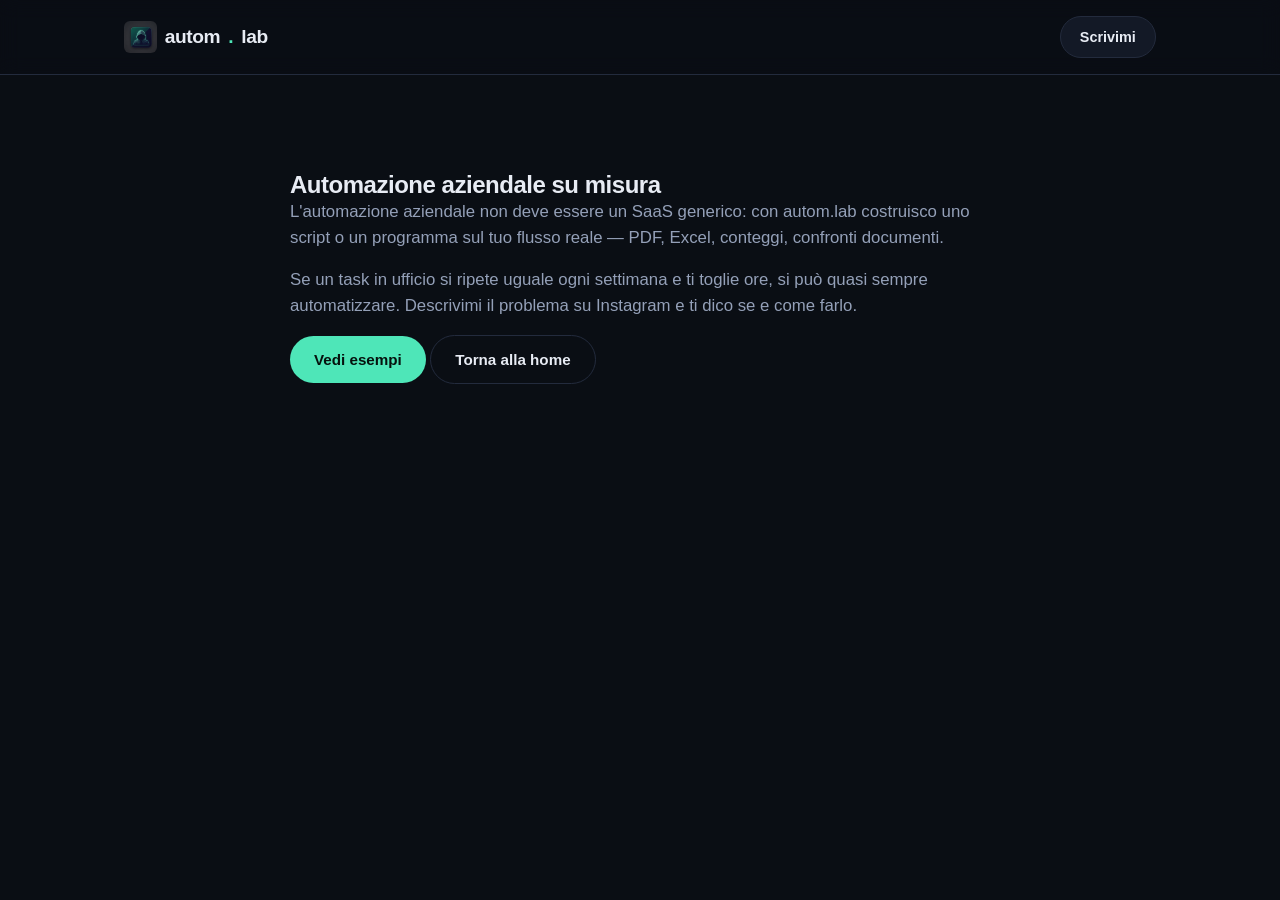
==== automazione-aziendale.html @ 28d585ed "SERP: SVG favicon, automazione-aziendale landing, site_name." ====
<!DOCTYPE html>
<html lang="it">
<head>
<meta charset="UTF-8">
<meta name="viewport" content="width=device-width, initial-scale=1.0">
<title>Automazione Aziendale | autom.lab — Task Ripetitivi</title>
<meta name="description" content="Automazione aziendale su misura con autom.lab: script e software per PDF, Excel, conteggi e confronti in ufficio. Niente abbonamenti generici.">
<meta name="application-name" content="autom.lab">
<link rel="canonical" href="https://rdagmr98.github.io/autom.lab/automazione-aziendale.html">
<meta property="og:type" content="website">
<meta property="og:site_name" content="autom.lab">
<meta property="og:title" content="Automazione Aziendale | autom.lab">
<meta property="og:url" content="https://rdagmr98.github.io/autom.lab/automazione-aziendale.html">
<meta property="og:image" content="https://rdagmr98.github.io/autom.lab/assets/logo-mark.png">
<link rel="icon" href="favicon.svg" type="image/svg+xml">
<link rel="stylesheet" href="style.css">
</head>
<body>
<header class="nav">
  <div class="nav-inner">
    <a href="index.html" class="logo">
      <img class="logo-mark" src="assets/logo-mark.png" alt="" aria-hidden="true">
      autom<span class="dot">.</span>lab
    </a>
    <a href="https://www.instagram.com/autom.lab/" target="_blank" rel="noopener" class="btn btn-nav">Scrivimi</a>
  </div>
</header>
<main id="top">
  <section class="section" style="padding-top:6rem">
    <div class="section-inner narrow">
      <h1>Automazione aziendale su misura</h1>
      <p class="lead">L'automazione aziendale non deve essere un SaaS generico: con autom.lab costruisco uno script o un programma sul tuo flusso reale — PDF, Excel, conteggi, confronti documenti.</p>
      <p class="lead">Se un task in ufficio si ripete uguale ogni settimana e ti toglie ore, si può quasi sempre automatizzare. Descrivimi il problema su Instagram e ti dico se e come farlo.</p>
      <p><a class="btn btn-primary" href="index.html#esempi">Vedi esempi</a>
      <a class="btn btn-ghost" href="index.html">Torna alla home</a></p>
    </div>
  </section>
</main>
</body>
</html>
---- style.css ----
:root {
  --bg: #0a0e14;
  --bg-alt: #0f1420;
  --surface: #131926;
  --border: #232b3d;
  --text: #e8ecf4;
  --text-dim: #94a0b8;
  --accent: #4ee6b8;
  --accent-dim: #2a8f70;
  --max: 1080px;
}

* { box-sizing: border-box; margin: 0; padding: 0; }

html { scroll-behavior: smooth; }

body {
  background: var(--bg);
  color: var(--text);
  font-family: -apple-system, "Segoe UI", Roboto, Helvetica, Arial, sans-serif;
  line-height: 1.55;
  -webkit-font-smoothing: antialiased;
}

h1, h2, h3 { line-height: 1.15; font-weight: 700; letter-spacing: -0.02em; }
h2 { font-size: clamp(1.6rem, 3.5vw, 2.3rem); margin-bottom: 1rem; }
h3 { font-size: 1.15rem; margin-bottom: 0.4rem; }
p { color: var(--text-dim); }
em { color: var(--text); font-style: normal; font-weight: 600; }

a { color: inherit; text-decoration: none; }

.logo {
  display: inline-flex;
  align-items: center;
  gap: 0.5rem;
  font-weight: 800;
  font-size: 1.2rem;
  letter-spacing: -0.02em;
}
.logo.small { color: var(--text-dim); }
.dot { color: var(--accent); }
.logo-mark {
  width: 1.7em;
  height: 1.7em;
  flex-shrink: 0;
  object-fit: cover;
  border-radius: 6px;
}

/* nav */
.nav {
  position: sticky;
  top: 0;
  z-index: 10;
  background: rgba(10, 14, 20, 0.85);
  backdrop-filter: blur(10px);
  border-bottom: 1px solid var(--border);
}
.nav-inner {
  max-width: var(--max);
  margin: 0 auto;
  padding: 1rem 1.5rem;
  display: flex;
  align-items: center;
  justify-content: space-between;
}

/* buttons */
.btn {
  display: inline-block;
  padding: 0.75rem 1.5rem;
  border-radius: 999px;
  font-weight: 600;
  font-size: 0.95rem;
  transition: transform 0.15s ease, opacity 0.15s ease;
}
.btn:hover { transform: translateY(-1px); }
.btn-primary {
  background: var(--accent);
  color: #06120e;
}
.btn-primary:hover { opacity: 0.9; }
.btn-ghost {
  border: 1px solid var(--border);
  color: var(--text);
}
.btn-ghost:hover { border-color: var(--accent-dim); }
.btn-nav {
  padding: 0.55rem 1.2rem;
  background: var(--surface);
  border: 1px solid var(--border);
  font-size: 0.9rem;
}
.btn-nav:hover { border-color: var(--accent-dim); }

/* hero */
.hero {
  position: relative;
  padding: 6rem 1.5rem 5rem;
  overflow: hidden;
  text-align: center;
}
.hero-bg {
  position: absolute;
  inset: -20% -10% auto -10%;
  height: 140%;
  background:
    radial-gradient(ellipse 500px 300px at 30% 20%, rgba(78, 230, 184, 0.16), transparent 60%),
    radial-gradient(ellipse 400px 300px at 75% 40%, rgba(78, 230, 184, 0.08), transparent 60%);
  pointer-events: none;
}
.hero-inner { position: relative; max-width: 760px; margin: 0 auto; }
.eyebrow {
  color: var(--accent);
  font-weight: 600;
  font-size: 0.85rem;
  text-transform: uppercase;
  letter-spacing: 0.1em;
  margin-bottom: 1rem;
}
.hero h1 { font-size: clamp(2.2rem, 6vw, 3.6rem); margin-bottom: 1.2rem; }
.hero-sub {
  font-size: 1.1rem;
  max-width: 560px;
  margin: 0 auto 2.2rem;
}
.hero-cta {
  display: flex;
  gap: 1rem;
  justify-content: center;
  flex-wrap: wrap;
}
.hero-visual {
  display: block;
  width: 100%;
  max-width: 640px;
  margin: 3rem auto 0;
  border-radius: 16px;
  border: 1px solid var(--border);
}

/* strip */
.strip {
  border-top: 1px solid var(--border);
  border-bottom: 1px solid var(--border);
  background: var(--bg-alt);
}
.strip-inner {
  max-width: var(--max);
  margin: 0 auto;
  padding: 2.2rem 1.5rem;
  display: grid;
  grid-template-columns: repeat(3, 1fr);
  gap: 1.5rem;
  text-align: center;
}
.strip-item { display: flex; flex-direction: column; gap: 0.3rem; }
.strip-item strong { color: var(--accent); font-size: 1.05rem; }
.strip-item span { color: var(--text-dim); font-size: 0.9rem; }

/* sections */
.section { padding: 5rem 1.5rem; }
.section.alt { background: var(--bg-alt); }
.section-inner { max-width: var(--max); margin: 0 auto; }
.section-inner.narrow { max-width: 700px; }
.section-inner.center { text-align: center; }
.lead { font-size: 1.05rem; margin-bottom: 1rem; }
.lead:last-child { margin-bottom: 0; }

/* cards grid */
.grid {
  display: grid;
  grid-template-columns: repeat(auto-fit, minmax(260px, 1fr));
  gap: 1.25rem;
  margin-top: 2.5rem;
}
.card {
  background: var(--surface);
  border: 1px solid var(--border);
  border-radius: 14px;
  padding: 1.6rem;
  transition: border-color 0.15s ease;
}
.card:hover { border-color: var(--accent-dim); }
.card-open { border-style: dashed; }
.card-icon {
  width: 40px;
  height: 40px;
  color: var(--accent);
  margin-bottom: 1rem;
}
.card-icon svg { width: 100%; height: 100%; }
.card p { font-size: 0.92rem; }

/* no-limit */
.no-limit {
  background: linear-gradient(180deg, var(--bg) 0%, #0d1f1a 100%);
  border-top: 1px solid var(--border);
  border-bottom: 1px solid var(--border);
}
.no-limit h2 { color: var(--accent); }
.section-visual {
  display: block;
  width: 100%;
  max-width: 560px;
  margin: 2.5rem auto 0;
  border-radius: 16px;
  border: 1px solid var(--border);
}

/* steps */
.steps { list-style: none; display: flex; flex-direction: column; gap: 1.8rem; margin-top: 2rem; }
.steps li { display: flex; gap: 1.2rem; align-items: flex-start; }
.step-num {
  flex-shrink: 0;
  width: 2.2rem;
  height: 2.2rem;
  border-radius: 50%;
  background: var(--surface);
  border: 1px solid var(--accent-dim);
  color: var(--accent);
  display: flex;
  align-items: center;
  justify-content: center;
  font-weight: 700;
}
.steps p { font-size: 0.92rem; }

/* cta final */
.cta-final { padding: 6rem 1.5rem; text-align: center; }
.cta-final h2 { margin-bottom: 0.6rem; }
.cta-final .btn { margin-top: 1.5rem; }

/* footer */
.footer {
  border-top: 1px solid var(--border);
  padding: 2rem 1.5rem;
}
.footer .section-inner {
  display: flex;
  align-items: center;
  justify-content: space-between;
  flex-wrap: wrap;
  gap: 1rem;
}
.footer a { color: var(--text-dim); font-size: 0.9rem; }
.footer a:hover { color: var(--accent); }

@media (max-width: 640px) {
  .strip-inner { grid-template-columns: 1fr; text-align: left; }
  .hero { padding: 4.5rem 1.25rem 3.5rem; }
  .section { padding: 3.5rem 1.25rem; }
}
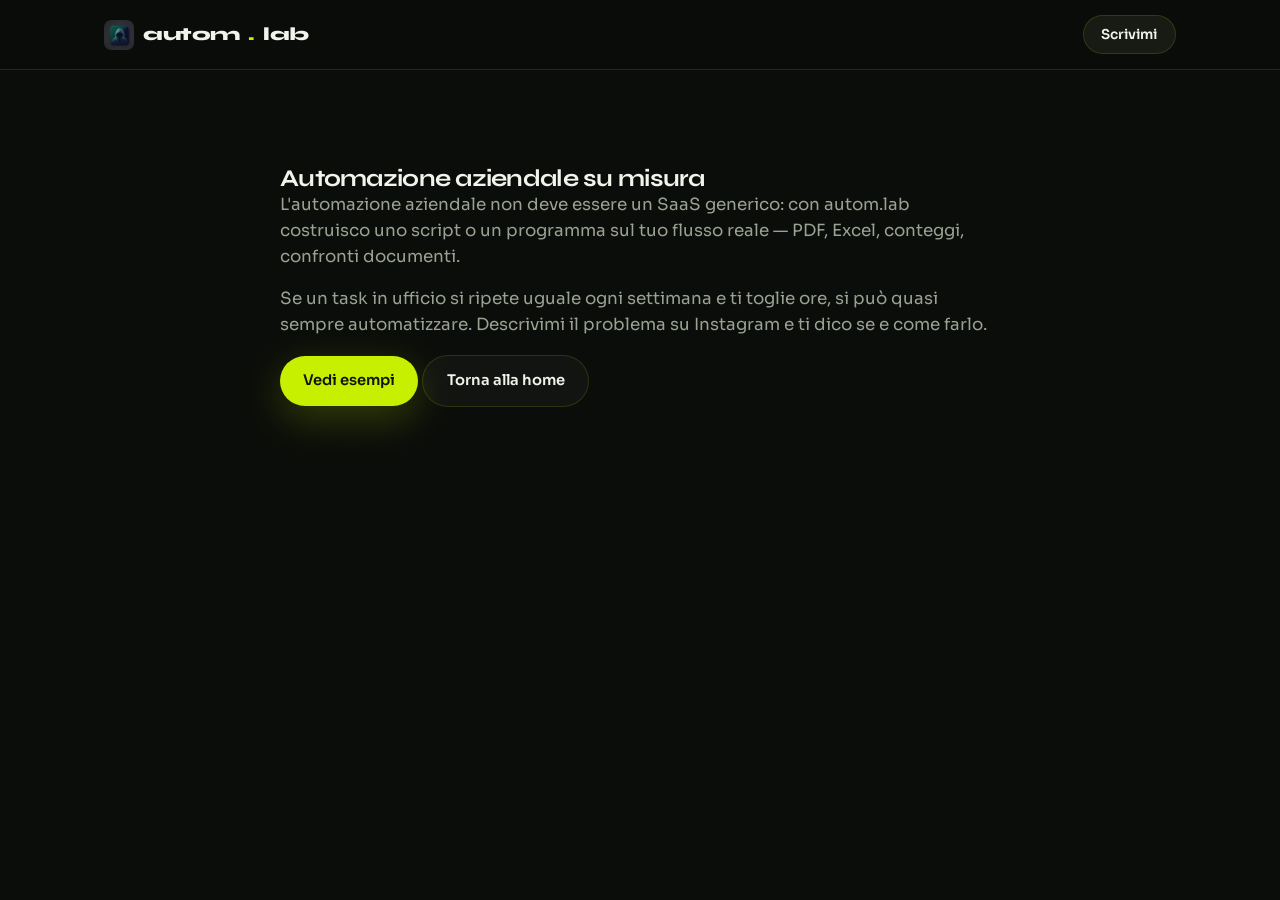
==== commit 844722a7: "Redesign homepage with 3D craft stage and stronger brand presence. EOF  Co-authored-by: Cursor <curs" ====
--- a/automazione-aziendale.html
+++ b/automazione-aziendale.html
@@ -14,6 +14,9 @@
 <meta property="og:image" content="https://rdagmr98.github.io/autom.lab/assets/logo-mark.png">
 <link rel="icon" href="favicon.svg" type="image/svg+xml">
 <link rel="stylesheet" href="style.css">
+<link rel="preconnect" href="https://fonts.googleapis.com">
+<link rel="preconnect" href="https://fonts.gstatic.com" crossorigin>
+<link href="https://fonts.googleapis.com/css2?family=IBM+Plex+Mono:wght@400;500&family=Sora:wght@400;600&family=Syne:wght@600;700;800&display=swap" rel="stylesheet">
 </head>
 <body>
 <header class="nav">
--- a/style.css
+++ b/style.css
@@ -1,254 +1,444 @@
 :root {
-  --bg: #0a0e14;
-  --bg-alt: #0f1420;
-  --surface: #131926;
-  --border: #232b3d;
-  --text: #e8ecf4;
-  --text-dim: #94a0b8;
-  --accent: #4ee6b8;
-  --accent-dim: #2a8f70;
-  --max: 1080px;
-}
-
-* { box-sizing: border-box; margin: 0; padding: 0; }
+  --bg: #0b0d0a;
+  --bg-elev: #121510;
+  --panel: #171b14;
+  --line: rgba(198, 240, 0, 0.14);
+  --ink: #f2f4ec;
+  --dim: #9aa392;
+  --volt: #c6f000;
+  --volt-ink: #101408;
+  --copper: #d4a574;
+  --max: 1120px;
+  --ease: cubic-bezier(0.22, 1, 0.36, 1);
+}
+
+*, *::before, *::after { box-sizing: border-box; margin: 0; padding: 0; }
 
 html { scroll-behavior: smooth; }
 
 body {
   background: var(--bg);
-  color: var(--text);
-  font-family: -apple-system, "Segoe UI", Roboto, Helvetica, Arial, sans-serif;
+  color: var(--ink);
+  font-family: "Sora", system-ui, sans-serif;
+  font-weight: 400;
   line-height: 1.55;
   -webkit-font-smoothing: antialiased;
-}
-
-h1, h2, h3 { line-height: 1.15; font-weight: 700; letter-spacing: -0.02em; }
-h2 { font-size: clamp(1.6rem, 3.5vw, 2.3rem); margin-bottom: 1rem; }
-h3 { font-size: 1.15rem; margin-bottom: 0.4rem; }
-p { color: var(--text-dim); }
-em { color: var(--text); font-style: normal; font-weight: 600; }
-
+  overflow-x: hidden;
+}
+
+h1, h2, h3 {
+  font-family: "Syne", sans-serif;
+  font-weight: 700;
+  letter-spacing: -0.03em;
+  line-height: 1.08;
+}
+h2 { font-size: clamp(1.85rem, 4vw, 2.75rem); margin-bottom: 0.9rem; }
+h3 { font-size: 1.12rem; margin-bottom: 0.35rem; }
+p { color: var(--dim); }
+em { color: var(--ink); font-style: normal; font-weight: 600; }
 a { color: inherit; text-decoration: none; }
+code, .mono { font-family: "IBM Plex Mono", ui-monospace, monospace; }
+
+#fx {
+  position: fixed; inset: 0; z-index: 0; pointer-events: none;
+  opacity: 0.55;
+}
+
+.page { position: relative; z-index: 1; }
 
 .logo {
   display: inline-flex;
   align-items: center;
-  gap: 0.5rem;
+  gap: 0.55rem;
+  font-family: "Syne", sans-serif;
   font-weight: 800;
-  font-size: 1.2rem;
-  letter-spacing: -0.02em;
-}
-.logo.small { color: var(--text-dim); }
-.dot { color: var(--accent); }
+  font-size: 1.15rem;
+  letter-spacing: -0.03em;
+}
+.logo.small { color: var(--dim); font-size: 1rem; }
+.dot { color: var(--volt); }
 .logo-mark {
-  width: 1.7em;
-  height: 1.7em;
-  flex-shrink: 0;
-  object-fit: cover;
-  border-radius: 6px;
-}
-
-/* nav */
+  width: 1.65em; height: 1.65em; flex-shrink: 0;
+  object-fit: cover; border-radius: 7px;
+}
+
 .nav {
-  position: sticky;
-  top: 0;
-  z-index: 10;
-  background: rgba(10, 14, 20, 0.85);
-  backdrop-filter: blur(10px);
-  border-bottom: 1px solid var(--border);
+  position: sticky; top: 0; z-index: 40;
+  background: rgba(11, 13, 10, 0.72);
+  backdrop-filter: blur(16px) saturate(1.2);
+  border-bottom: 1px solid var(--line);
 }
 .nav-inner {
   max-width: var(--max);
   margin: 0 auto;
-  padding: 1rem 1.5rem;
+  padding: 0.95rem 1.5rem;
   display: flex;
   align-items: center;
   justify-content: space-between;
-}
-
-/* buttons */
+  gap: 1rem;
+}
+.nav-links {
+  display: flex; align-items: center; gap: 1.4rem;
+  list-style: none; font-size: 0.82rem; color: var(--dim);
+}
+.nav-links a:hover { color: var(--ink); }
+@media (max-width: 720px) {
+  .nav-links { display: none; }
+}
+
 .btn {
-  display: inline-block;
-  padding: 0.75rem 1.5rem;
+  display: inline-flex; align-items: center; justify-content: center;
+  padding: 0.85rem 1.45rem;
   border-radius: 999px;
   font-weight: 600;
-  font-size: 0.95rem;
-  transition: transform 0.15s ease, opacity 0.15s ease;
-}
-.btn:hover { transform: translateY(-1px); }
+  font-size: 0.92rem;
+  border: none;
+  cursor: pointer;
+  transition: transform 0.25s var(--ease), box-shadow 0.25s var(--ease), background 0.2s ease;
+}
+.btn:hover { transform: translateY(-2px); }
 .btn-primary {
-  background: var(--accent);
-  color: #06120e;
-}
-.btn-primary:hover { opacity: 0.9; }
+  background: var(--volt);
+  color: var(--volt-ink);
+  box-shadow: 0 12px 40px rgba(198, 240, 0, 0.22);
+}
+.btn-primary:hover { box-shadow: 0 16px 48px rgba(198, 240, 0, 0.32); }
 .btn-ghost {
-  border: 1px solid var(--border);
-  color: var(--text);
-}
-.btn-ghost:hover { border-color: var(--accent-dim); }
+  border: 1px solid var(--line);
+  background: rgba(255,255,255,0.03);
+  color: var(--ink);
+}
+.btn-ghost:hover { border-color: rgba(198, 240, 0, 0.35); }
 .btn-nav {
-  padding: 0.55rem 1.2rem;
-  background: var(--surface);
-  border: 1px solid var(--border);
-  font-size: 0.9rem;
-}
-.btn-nav:hover { border-color: var(--accent-dim); }
-
-/* hero */
+  padding: 0.5rem 1.1rem;
+  background: var(--panel);
+  border: 1px solid var(--line);
+  font-size: 0.85rem;
+  border-radius: 999px;
+}
+.btn-nav:hover { border-color: rgba(198, 240, 0, 0.4); }
+
+/* —— HERO —— */
 .hero {
   position: relative;
-  padding: 6rem 1.5rem 5rem;
+  min-height: min(100svh, 920px);
+  display: grid;
+  align-items: center;
+  padding: 5.5rem 1.5rem 4rem;
   overflow: hidden;
-  text-align: center;
-}
-.hero-bg {
+}
+.hero-grid {
+  max-width: var(--max);
+  margin: 0 auto;
+  width: 100%;
+  display: grid;
+  grid-template-columns: 1.05fr 0.95fr;
+  gap: 2.5rem;
+  align-items: center;
+}
+.brand-lockup {
+  font-family: "Syne", sans-serif;
+  font-weight: 800;
+  font-size: clamp(2.8rem, 7vw, 4.6rem);
+  letter-spacing: -0.045em;
+  line-height: 0.95;
+  margin-bottom: 1.1rem;
+}
+.brand-lockup .dot { font-style: normal; }
+.hero h1 {
+  font-size: clamp(1.35rem, 2.6vw, 1.85rem);
+  font-weight: 600;
+  letter-spacing: -0.02em;
+  max-width: 22ch;
+  margin-bottom: 0.9rem;
+  color: var(--ink);
+}
+.hero-sub {
+  font-size: 1.05rem;
+  max-width: 34rem;
+  margin-bottom: 1.8rem;
+}
+.hero-cta { display: flex; flex-wrap: wrap; gap: 0.85rem; }
+
+/* 3D stage */
+.stage-wrap {
+  perspective: 1400px;
+  min-height: 420px;
+  display: grid;
+  place-items: center;
+}
+.stage {
+  position: relative;
+  width: min(100%, 440px);
+  height: 380px;
+  transform-style: preserve-3d;
+  transform: rotateX(12deg) rotateY(-18deg);
+  transition: transform 0.35s var(--ease);
+  will-change: transform;
+}
+.panel3d {
   position: absolute;
-  inset: -20% -10% auto -10%;
-  height: 140%;
-  background:
-    radial-gradient(ellipse 500px 300px at 30% 20%, rgba(78, 230, 184, 0.16), transparent 60%),
-    radial-gradient(ellipse 400px 300px at 75% 40%, rgba(78, 230, 184, 0.08), transparent 60%);
-  pointer-events: none;
-}
-.hero-inner { position: relative; max-width: 760px; margin: 0 auto; }
-.eyebrow {
-  color: var(--accent);
-  font-weight: 600;
-  font-size: 0.85rem;
-  text-transform: uppercase;
-  letter-spacing: 0.1em;
-  margin-bottom: 1rem;
-}
-.hero h1 { font-size: clamp(2.2rem, 6vw, 3.6rem); margin-bottom: 1.2rem; }
-.hero-sub {
-  font-size: 1.1rem;
-  max-width: 560px;
-  margin: 0 auto 2.2rem;
-}
-.hero-cta {
-  display: flex;
-  gap: 1rem;
-  justify-content: center;
-  flex-wrap: wrap;
-}
-.hero-visual {
-  display: block;
-  width: 100%;
-  max-width: 640px;
-  margin: 3rem auto 0;
-  border-radius: 16px;
-  border: 1px solid var(--border);
-}
-
-/* strip */
+  border-radius: 14px;
+  border: 1px solid rgba(198, 240, 0, 0.18);
+  background: linear-gradient(160deg, #1c2218 0%, #12150f 100%);
+  box-shadow:
+    0 30px 60px rgba(0, 0, 0, 0.45),
+    inset 0 1px 0 rgba(255, 255, 255, 0.06);
+  overflow: hidden;
+  transform-style: preserve-3d;
+}
+.panel3d .chrome {
+  display: flex; align-items: center; gap: 0.35rem;
+  padding: 0.55rem 0.75rem;
+  border-bottom: 1px solid rgba(255,255,255,0.06);
+  font-size: 0.68rem;
+  color: var(--dim);
+  font-family: "IBM Plex Mono", monospace;
+}
+.panel3d .dotrow span {
+  width: 7px; height: 7px; border-radius: 50%;
+  display: inline-block; background: #3a4034;
+}
+.panel3d .dotrow span:nth-child(1) { background: #ff5c5c; }
+.panel3d .dotrow span:nth-child(2) { background: #ffc14d; }
+.panel3d .dotrow span:nth-child(3) { background: #6bd968; }
+.panel3d .body { padding: 0.85rem 0.95rem; font-size: 0.72rem; line-height: 1.55; }
+.panel3d .body .kw { color: var(--volt); }
+.panel3d .body .str { color: var(--copper); }
+.panel3d .body .cmt { color: #5f6758; }
+.p-code {
+  width: 78%; height: 72%;
+  left: 0; top: 8%;
+  z-index: 1;
+  animation: floatA 7s ease-in-out infinite;
+}
+.p-sheet {
+  width: 62%; height: 58%;
+  right: 0; bottom: 4%;
+  z-index: 2;
+  animation: floatB 8s ease-in-out infinite;
+}
+.p-web {
+  width: 54%; height: 48%;
+  left: 22%; bottom: 18%;
+  z-index: 3;
+  border-color: rgba(212, 165, 116, 0.35);
+  animation: floatC 6.5s ease-in-out infinite;
+}
+.sheet-grid {
+  display: grid;
+  grid-template-columns: repeat(4, 1fr);
+  gap: 3px;
+}
+.sheet-grid i {
+  display: block; height: 14px; border-radius: 3px;
+  background: rgba(198, 240, 0, 0.08);
+}
+.sheet-grid i.on { background: rgba(198, 240, 0, 0.35); }
+.sheet-grid i.mid { background: rgba(212, 165, 116, 0.35); }
+.web-bar {
+  height: 10px; border-radius: 999px;
+  background: rgba(255,255,255,0.06); margin-bottom: 0.55rem;
+}
+.web-bar::after {
+  content: ""; display: block; width: 42%; height: 100%;
+  border-radius: inherit; background: rgba(198, 240, 0, 0.45);
+}
+.web-blocks { display: grid; grid-template-columns: 1fr 1fr; gap: 6px; }
+.web-blocks b {
+  display: block; height: 42px; border-radius: 8px;
+  background: rgba(255,255,255,0.04);
+  border: 1px solid rgba(255,255,255,0.05);
+}
+
+@keyframes floatA {
+  0%, 100% { transform: translateZ(20px) translateY(0); }
+  50% { transform: translateZ(28px) translateY(-10px); }
+}
+@keyframes floatB {
+  0%, 100% { transform: translateZ(40px) translateY(0) rotateY(-4deg); }
+  50% { transform: translateZ(52px) translateY(-8px) rotateY(-2deg); }
+}
+@keyframes floatC {
+  0%, 100% { transform: translateZ(60px) translateY(0); }
+  50% { transform: translateZ(72px) translateY(-12px); }
+}
+
+.reveal {
+  opacity: 0;
+  transform: translateY(28px);
+  transition: opacity 0.7s var(--ease), transform 0.7s var(--ease);
+}
+.reveal.in { opacity: 1; transform: none; }
+
 .strip {
-  border-top: 1px solid var(--border);
-  border-bottom: 1px solid var(--border);
-  background: var(--bg-alt);
+  border-block: 1px solid var(--line);
+  background: linear-gradient(90deg, transparent, rgba(198, 240, 0, 0.04), transparent);
 }
 .strip-inner {
   max-width: var(--max);
   margin: 0 auto;
-  padding: 2.2rem 1.5rem;
+  padding: 2rem 1.5rem;
   display: grid;
   grid-template-columns: repeat(3, 1fr);
-  gap: 1.5rem;
-  text-align: center;
-}
-.strip-item { display: flex; flex-direction: column; gap: 0.3rem; }
-.strip-item strong { color: var(--accent); font-size: 1.05rem; }
-.strip-item span { color: var(--text-dim); font-size: 0.9rem; }
-
-/* sections */
-.section { padding: 5rem 1.5rem; }
-.section.alt { background: var(--bg-alt); }
+  gap: 1.4rem;
+}
+.strip-item strong {
+  display: block;
+  font-family: "Syne", sans-serif;
+  color: var(--volt);
+  font-size: 1.05rem;
+  margin-bottom: 0.25rem;
+}
+.strip-item span { color: var(--dim); font-size: 0.9rem; }
+
+.section { padding: 5.2rem 1.5rem; }
+.section.alt {
+  background:
+    radial-gradient(ellipse 60% 50% at 80% 0%, rgba(198, 240, 0, 0.06), transparent 60%),
+    var(--bg-elev);
+}
 .section-inner { max-width: var(--max); margin: 0 auto; }
-.section-inner.narrow { max-width: 700px; }
+.section-inner.narrow { max-width: 720px; }
 .section-inner.center { text-align: center; }
 .lead { font-size: 1.05rem; margin-bottom: 1rem; }
-.lead:last-child { margin-bottom: 0; }
-
-/* cards grid */
+.kicker {
+  display: inline-block;
+  font-family: "IBM Plex Mono", monospace;
+  font-size: 0.72rem;
+  letter-spacing: 0.14em;
+  text-transform: uppercase;
+  color: var(--volt);
+  margin-bottom: 0.85rem;
+}
+
+.craft {
+  display: grid;
+  grid-template-columns: 1fr 1fr;
+  gap: 1.25rem;
+  margin-top: 2.2rem;
+}
+.craft-tile {
+  position: relative;
+  padding: 1.7rem;
+  border-radius: 18px;
+  border: 1px solid var(--line);
+  background: var(--panel);
+  transform-style: preserve-3d;
+  transition: transform 0.35s var(--ease), border-color 0.25s ease;
+  min-height: 200px;
+  overflow: hidden;
+}
+.craft-tile:hover { border-color: rgba(198, 240, 0, 0.35); }
+.craft-tile::after {
+  content: "";
+  position: absolute; inset: auto -20% -40% auto;
+  width: 180px; height: 180px;
+  background: radial-gradient(circle, rgba(198, 240, 0, 0.16), transparent 70%);
+  pointer-events: none;
+}
+.craft-tile .tag {
+  font-family: "IBM Plex Mono", monospace;
+  font-size: 0.68rem;
+  color: var(--copper);
+  letter-spacing: 0.08em;
+  text-transform: uppercase;
+  margin-bottom: 0.7rem;
+}
+.craft-tile p { font-size: 0.95rem; max-width: 36ch; }
+
 .grid {
   display: grid;
-  grid-template-columns: repeat(auto-fit, minmax(260px, 1fr));
-  gap: 1.25rem;
-  margin-top: 2.5rem;
+  grid-template-columns: repeat(auto-fit, minmax(250px, 1fr));
+  gap: 1rem;
+  margin-top: 2.2rem;
 }
 .card {
-  background: var(--surface);
-  border: 1px solid var(--border);
-  border-radius: 14px;
-  padding: 1.6rem;
-  transition: border-color 0.15s ease;
-}
-.card:hover { border-color: var(--accent-dim); }
+  background: var(--panel);
+  border: 1px solid var(--line);
+  border-radius: 16px;
+  padding: 1.45rem;
+  transition: transform 0.3s var(--ease), border-color 0.2s ease;
+}
+.card:hover {
+  transform: translateY(-4px);
+  border-color: rgba(198, 240, 0, 0.3);
+}
 .card-open { border-style: dashed; }
 .card-icon {
-  width: 40px;
-  height: 40px;
-  color: var(--accent);
-  margin-bottom: 1rem;
+  width: 36px; height: 36px;
+  color: var(--volt);
+  margin-bottom: 0.85rem;
 }
 .card-icon svg { width: 100%; height: 100%; }
-.card p { font-size: 0.92rem; }
-
-/* no-limit */
+.card p { font-size: 0.9rem; }
+
 .no-limit {
-  background: linear-gradient(180deg, var(--bg) 0%, #0d1f1a 100%);
-  border-top: 1px solid var(--border);
-  border-bottom: 1px solid var(--border);
-}
-.no-limit h2 { color: var(--accent); }
+  background:
+    linear-gradient(180deg, transparent, rgba(198, 240, 0, 0.05)),
+    var(--bg);
+  border-block: 1px solid var(--line);
+}
+.no-limit h2 { color: var(--volt); }
 .section-visual {
   display: block;
   width: 100%;
-  max-width: 560px;
-  margin: 2.5rem auto 0;
+  max-width: 520px;
+  margin: 2.2rem auto 0;
   border-radius: 16px;
-  border: 1px solid var(--border);
-}
-
-/* steps */
-.steps { list-style: none; display: flex; flex-direction: column; gap: 1.8rem; margin-top: 2rem; }
-.steps li { display: flex; gap: 1.2rem; align-items: flex-start; }
+  border: 1px solid var(--line);
+}
+
+.steps { list-style: none; display: flex; flex-direction: column; gap: 1.5rem; margin-top: 2rem; }
+.steps li { display: flex; gap: 1.1rem; align-items: flex-start; }
 .step-num {
   flex-shrink: 0;
-  width: 2.2rem;
-  height: 2.2rem;
-  border-radius: 50%;
-  background: var(--surface);
-  border: 1px solid var(--accent-dim);
-  color: var(--accent);
-  display: flex;
-  align-items: center;
-  justify-content: center;
+  width: 2.3rem; height: 2.3rem;
+  border-radius: 10px;
+  background: rgba(198, 240, 0, 0.1);
+  border: 1px solid rgba(198, 240, 0, 0.35);
+  color: var(--volt);
+  display: grid; place-items: center;
+  font-family: "Syne", sans-serif;
   font-weight: 700;
 }
 .steps p { font-size: 0.92rem; }
 
-/* cta final */
-.cta-final { padding: 6rem 1.5rem; text-align: center; }
-.cta-final h2 { margin-bottom: 0.6rem; }
-.cta-final .btn { margin-top: 1.5rem; }
-
-/* footer */
+.cta-final {
+  padding: 6rem 1.5rem;
+  text-align: center;
+  background:
+    radial-gradient(ellipse 50% 60% at 50% 100%, rgba(198, 240, 0, 0.12), transparent 65%);
+}
+.cta-final h2 { margin-bottom: 0.55rem; }
+.cta-final .btn { margin-top: 1.4rem; }
+
 .footer {
-  border-top: 1px solid var(--border);
+  border-top: 1px solid var(--line);
   padding: 2rem 1.5rem;
 }
 .footer .section-inner {
-  display: flex;
-  align-items: center;
-  justify-content: space-between;
-  flex-wrap: wrap;
-  gap: 1rem;
-}
-.footer a { color: var(--text-dim); font-size: 0.9rem; }
-.footer a:hover { color: var(--accent); }
-
+  display: flex; align-items: center; justify-content: space-between;
+  flex-wrap: wrap; gap: 1rem;
+}
+.footer a { color: var(--dim); font-size: 0.9rem; }
+.footer a:hover { color: var(--volt); }
+
+@media (max-width: 900px) {
+  .hero-grid, .craft { grid-template-columns: 1fr; }
+  .stage-wrap { order: -1; min-height: 340px; }
+  .stage { height: 320px; transform: rotateX(10deg) rotateY(-12deg) scale(0.92); }
+  .strip-inner { grid-template-columns: 1fr; }
+  .brand-lockup { font-size: clamp(2.6rem, 12vw, 3.6rem); }
+}
 @media (max-width: 640px) {
-  .strip-inner { grid-template-columns: 1fr; text-align: left; }
-  .hero { padding: 4.5rem 1.25rem 3.5rem; }
-  .section { padding: 3.5rem 1.25rem; }
-}
+  .hero { padding: 4rem 1.2rem 3rem; min-height: auto; }
+  .section { padding: 3.5rem 1.2rem; }
+}
+@media (prefers-reduced-motion: reduce) {
+  *, *::before, *::after {
+    animation: none !important;
+    transition: none !important;
+  }
+  .reveal { opacity: 1; transform: none; }
+}
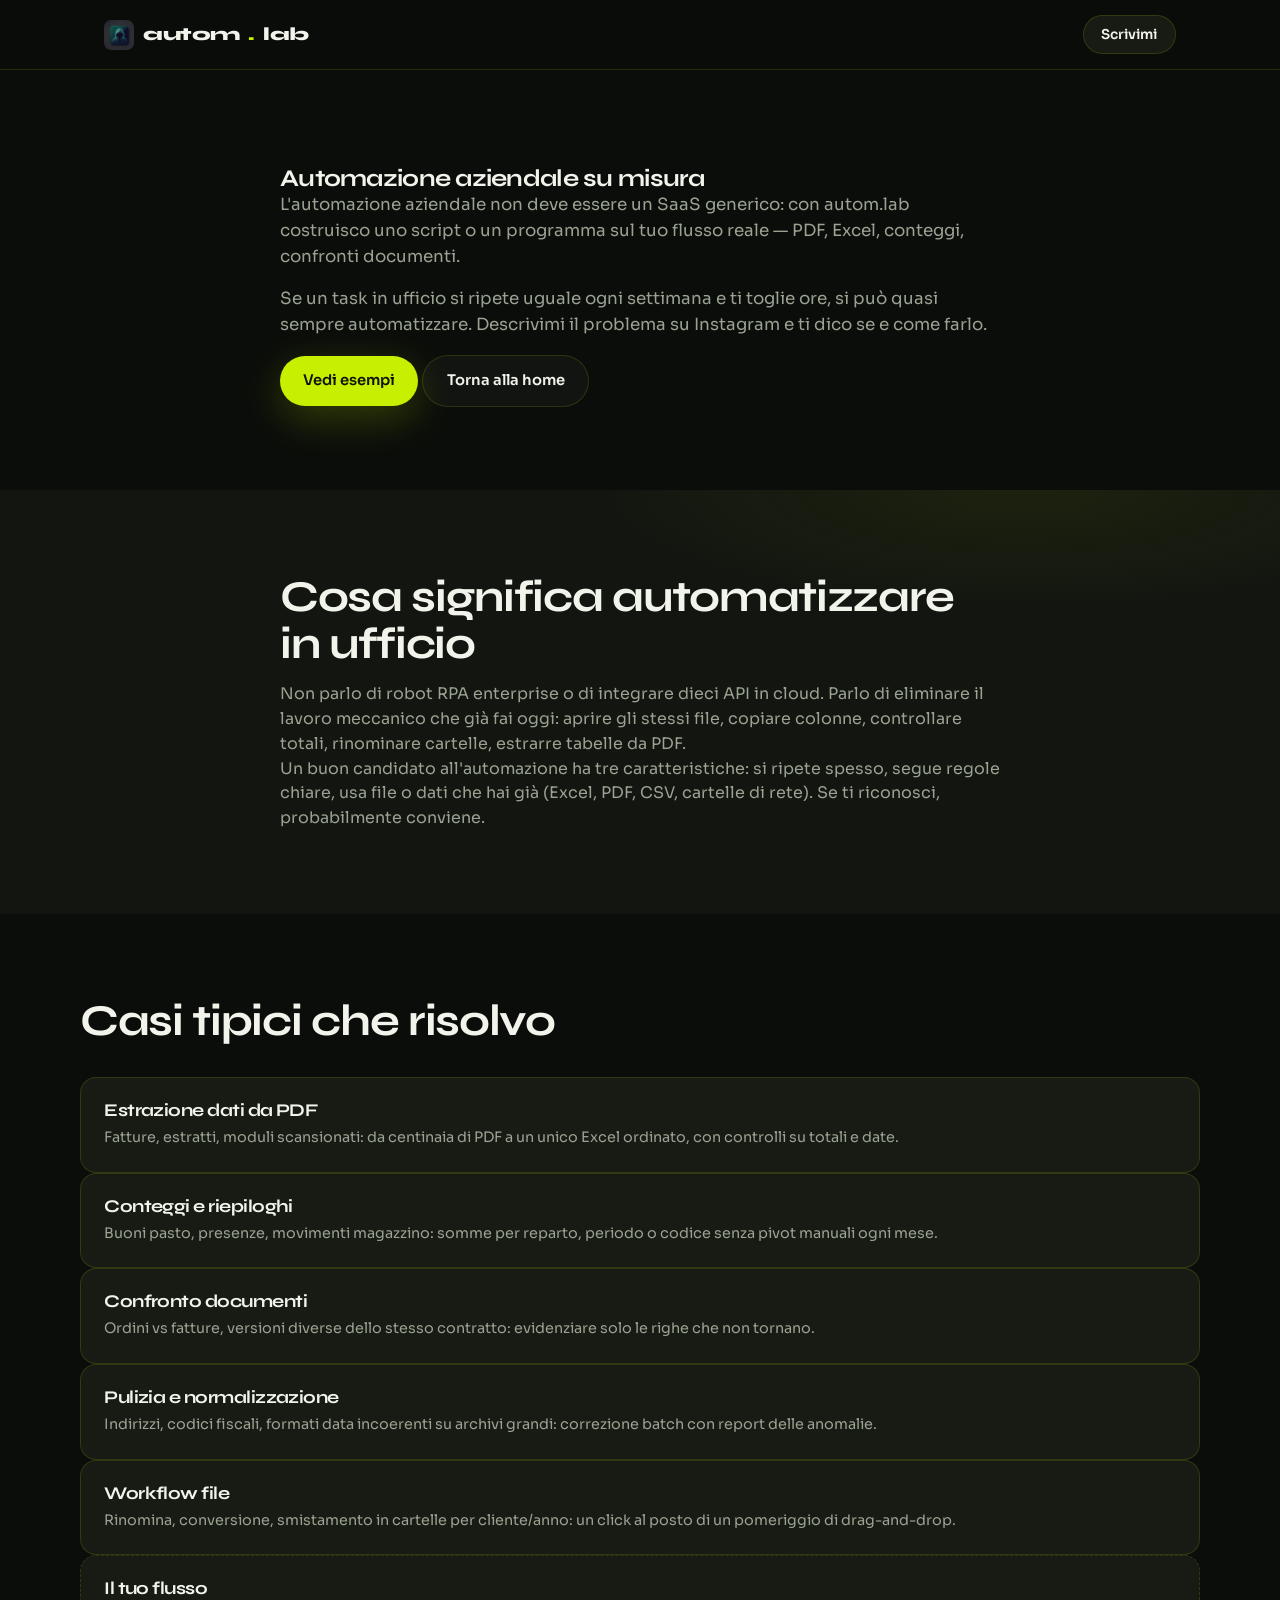
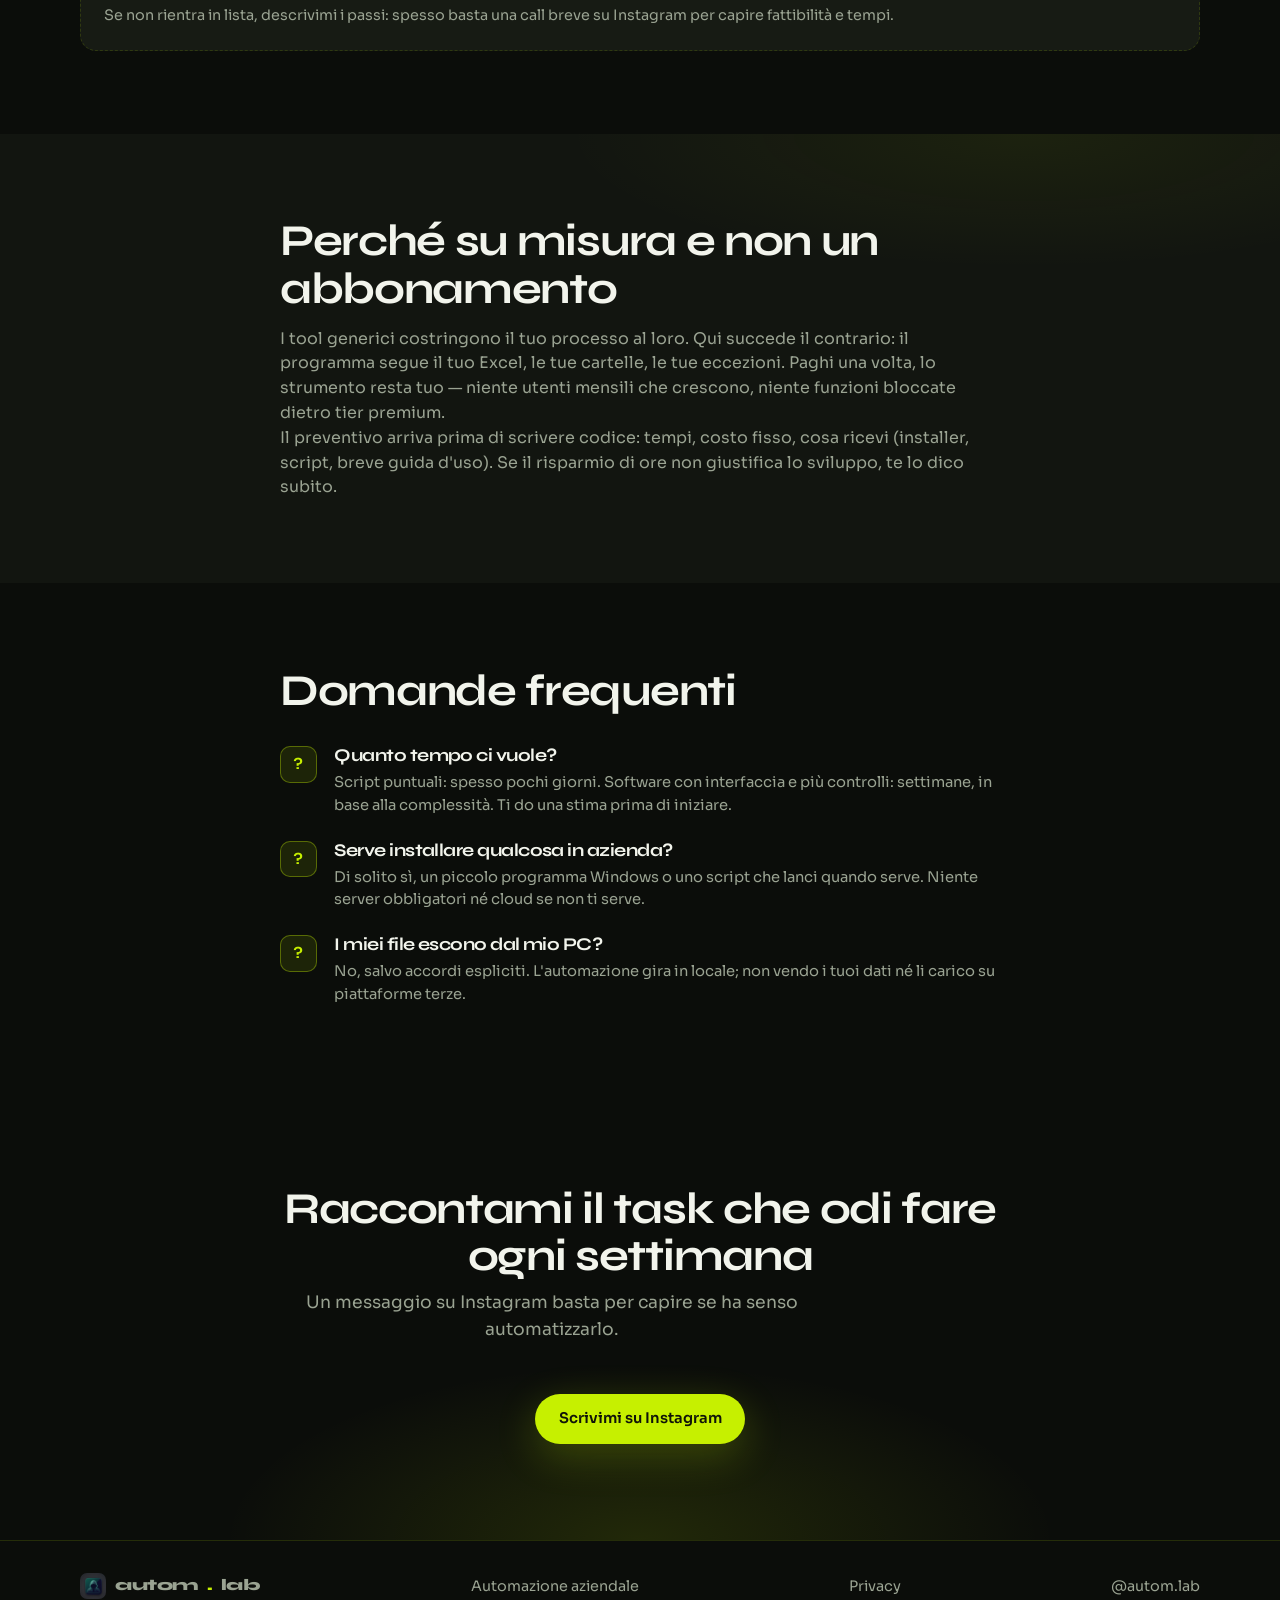
==== commit c59b4a12: "Fix AdSense readiness: privacy page and richer content Co-authored-by: Cursor <cursoragent@cursor.co" ====
--- a/automazione-aziendale.html
+++ b/automazione-aziendale.html
@@ -4,19 +4,24 @@
 <meta charset="UTF-8">
 <meta name="viewport" content="width=device-width, initial-scale=1.0">
 <title>Automazione Aziendale | autom.lab — Task Ripetitivi</title>
-<meta name="description" content="Automazione aziendale su misura con autom.lab: script e software per PDF, Excel, conteggi e confronti in ufficio. Niente abbonamenti generici.">
+<meta name="description" content="Automazione aziendale su misura con autom.lab: script e software per PDF, Excel, conteggi e confronti in ufficio. Casi reali, tempi chiari, niente abbonamenti generici.">
 <meta name="application-name" content="autom.lab">
+<meta name="google-adsense-account" content="ca-pub-2556899149200560">
 <link rel="canonical" href="https://rdagmr98.github.io/autom.lab/automazione-aziendale.html">
 <meta property="og:type" content="website">
 <meta property="og:site_name" content="autom.lab">
 <meta property="og:title" content="Automazione Aziendale | autom.lab">
 <meta property="og:url" content="https://rdagmr98.github.io/autom.lab/automazione-aziendale.html">
-<meta property="og:image" content="https://rdagmr98.github.io/autom.lab/assets/logo-mark.png">
-<link rel="icon" href="favicon.svg" type="image/svg+xml">
-<link rel="stylesheet" href="style.css">
+<meta property="og:image" content="https://rdagmr98.github.io/autom.lab/assets/hero-illustration.png">
+<link rel="icon" href="/autom.lab/favicon.ico" sizes="any">
+<link rel="icon" href="/autom.lab/favicon.png" type="image/png" sizes="32x32">
+<link rel="icon" href="/autom.lab/favicon.svg" type="image/svg+xml">
+<link rel="apple-touch-icon" href="/autom.lab/apple-touch-icon.png" sizes="180x180">
+<link rel="stylesheet" href="style.css?v=20260826a">
 <link rel="preconnect" href="https://fonts.googleapis.com">
 <link rel="preconnect" href="https://fonts.gstatic.com" crossorigin>
 <link href="https://fonts.googleapis.com/css2?family=IBM+Plex+Mono:wght@400;500&family=Sora:wght@400;600&family=Syne:wght@600;700;800&display=swap" rel="stylesheet">
+<script async src="https://pagead2.googlesyndication.com/pagead/js/adsbygoogle.js?client=ca-pub-2556899149200560" crossorigin="anonymous"></script>
 </head>
 <body>
 <header class="nav">
@@ -38,6 +43,102 @@
       <a class="btn btn-ghost" href="index.html">Torna alla home</a></p>
     </div>
   </section>
+
+  <section class="section alt">
+    <div class="section-inner narrow">
+      <h2>Cosa significa automatizzare in ufficio</h2>
+      <p>Non parlo di robot RPA enterprise o di integrare dieci API in cloud. Parlo di eliminare il lavoro meccanico che già fai oggi: aprire gli stessi file, copiare colonne, controllare totali, rinominare cartelle, estrarre tabelle da PDF.</p>
+      <p>Un buon candidato all'automazione ha tre caratteristiche: si ripete spesso, segue regole chiare, usa file o dati che hai già (Excel, PDF, CSV, cartelle di rete). Se ti riconosci, probabilmente conviene.</p>
+    </div>
+  </section>
+
+  <section class="section">
+    <div class="section-inner">
+      <h2 class="center">Casi tipici che risolvo</h2>
+      <div class="card-grid" style="margin-top:2rem">
+        <article class="card">
+          <h3>Estrazione dati da PDF</h3>
+          <p>Fatture, estratti, moduli scansionati: da centinaia di PDF a un unico Excel ordinato, con controlli su totali e date.</p>
+        </article>
+        <article class="card">
+          <h3>Conteggi e riepiloghi</h3>
+          <p>Buoni pasto, presenze, movimenti magazzino: somme per reparto, periodo o codice senza pivot manuali ogni mese.</p>
+        </article>
+        <article class="card">
+          <h3>Confronto documenti</h3>
+          <p>Ordini vs fatture, versioni diverse dello stesso contratto: evidenziare solo le righe che non tornano.</p>
+        </article>
+        <article class="card">
+          <h3>Pulizia e normalizzazione</h3>
+          <p>Indirizzi, codici fiscali, formati data incoerenti su archivi grandi: correzione batch con report delle anomalie.</p>
+        </article>
+        <article class="card">
+          <h3>Workflow file</h3>
+          <p>Rinomina, conversione, smistamento in cartelle per cliente/anno: un click al posto di un pomeriggio di drag-and-drop.</p>
+        </article>
+        <article class="card card-open">
+          <h3>Il tuo flusso</h3>
+          <p>Se non rientra in lista, descrivimi i passi: spesso basta una call breve su Instagram per capire fattibilità e tempi.</p>
+        </article>
+      </div>
+    </div>
+  </section>
+
+  <section class="section alt">
+    <div class="section-inner narrow">
+      <h2>Perché su misura e non un abbonamento</h2>
+      <p>I tool generici costringono il tuo processo al loro. Qui succede il contrario: il programma segue il tuo Excel, le tue cartelle, le tue eccezioni. Paghi una volta, lo strumento resta tuo — niente utenti mensili che crescono, niente funzioni bloccate dietro tier premium.</p>
+      <p>Il preventivo arriva prima di scrivere codice: tempi, costo fisso, cosa ricevi (installer, script, breve guida d'uso). Se il risparmio di ore non giustifica lo sviluppo, te lo dico subito.</p>
+    </div>
+  </section>
+
+  <section class="section">
+    <div class="section-inner narrow">
+      <h2>Domande frequenti</h2>
+      <ol class="steps">
+        <li>
+          <span class="step-num">?</span>
+          <div>
+            <h3>Quanto tempo ci vuole?</h3>
+            <p>Script puntuali: spesso pochi giorni. Software con interfaccia e più controlli: settimane, in base alla complessità. Ti do una stima prima di iniziare.</p>
+          </div>
+        </li>
+        <li>
+          <span class="step-num">?</span>
+          <div>
+            <h3>Serve installare qualcosa in azienda?</h3>
+            <p>Di solito sì, un piccolo programma Windows o uno script che lanci quando serve. Niente server obbligatori né cloud se non ti serve.</p>
+          </div>
+        </li>
+        <li>
+          <span class="step-num">?</span>
+          <div>
+            <h3>I miei file escono dal mio PC?</h3>
+            <p>No, salvo accordi espliciti. L'automazione gira in locale; non vendo i tuoi dati né li carico su piattaforme terze.</p>
+          </div>
+        </li>
+      </ol>
+    </div>
+  </section>
+
+  <section class="cta-final">
+    <div class="section-inner narrow center">
+      <h2>Raccontami il task che odi fare ogni settimana</h2>
+      <p class="hero-sub">Un messaggio su Instagram basta per capire se ha senso automatizzarlo.</p>
+      <a href="https://www.instagram.com/autom.lab/" target="_blank" rel="noopener" class="btn btn-primary">Scrivimi su Instagram</a>
+    </div>
+  </section>
 </main>
+<footer class="footer">
+  <div class="section-inner">
+    <span class="logo small">
+      <img class="logo-mark" src="assets/logo-mark.png" alt="" aria-hidden="true">
+      autom<span class="dot">.</span>lab
+    </span>
+    <a href="automazione-aziendale.html">Automazione aziendale</a>
+    <a href="privacy.html">Privacy</a>
+    <a href="https://www.instagram.com/autom.lab/" target="_blank" rel="noopener">@autom.lab</a>
+  </div>
+</footer>
 </body>
 </html>
--- a/style.css
+++ b/style.css
@@ -41,10 +41,26 @@
 
 #fx {
   position: fixed; inset: 0; z-index: 0; pointer-events: none;
-  opacity: 0.55;
-}
-
-.page { position: relative; z-index: 1; }
+  opacity: 0.85;
+}
+
+.grain {
+  position: fixed; inset: 0; z-index: 2; pointer-events: none;
+  opacity: 0.07;
+  mix-blend-mode: overlay;
+  background-image: url("data:image/svg+xml,%3Csvg viewBox='0 0 200 200' xmlns='http://www.w3.org/2000/svg'%3E%3Cfilter id='n'%3E%3CfeTurbulence type='fractalNoise' baseFrequency='0.85' numOctaves='4' stitchTiles='stitch'/%3E%3C/filter%3E%3Crect width='100%25' height='100%25' filter='url(%23n)'/%3E%3C/svg%3E");
+}
+
+.cursor-glow {
+  position: fixed; top: 0; left: 0; z-index: 1; pointer-events: none;
+  width: 420px; height: 420px; border-radius: 50%;
+  background: radial-gradient(circle, rgba(198, 240, 0, 0.14), transparent 68%);
+  opacity: 0; transition: opacity 0.4s ease;
+  will-change: transform;
+}
+.cursor-glow.on { opacity: 1; }
+
+.page { position: relative; z-index: 3; }
 
 .logo {
   display: inline-flex;
@@ -97,6 +113,7 @@
   transition: transform 0.25s var(--ease), box-shadow 0.25s var(--ease), background 0.2s ease;
 }
 .btn:hover { transform: translateY(-2px); }
+.btn[data-magnetic] { transition: transform 0.2s var(--ease), box-shadow 0.25s var(--ease); }
 .btn-primary {
   background: var(--volt);
   color: var(--volt-ink);
@@ -136,31 +153,30 @@
   gap: 2.5rem;
   align-items: center;
 }
-.brand-lockup {
-  font-family: "Syne", sans-serif;
-  font-weight: 800;
-  font-size: clamp(2.8rem, 7vw, 4.6rem);
-  letter-spacing: -0.045em;
-  line-height: 0.95;
+.eyebrow {
+  color: var(--volt);
+  font-weight: 600;
+  font-size: 0.85rem;
+  text-transform: uppercase;
+  letter-spacing: 0.1em;
+  margin-bottom: 1rem;
+}
+.hero h1 {
+  font-size: clamp(2.1rem, 5vw, 3.4rem);
+  font-weight: 700;
+  letter-spacing: -0.03em;
+  max-width: 14ch;
   margin-bottom: 1.1rem;
-}
-.brand-lockup .dot { font-style: normal; }
-.hero h1 {
-  font-size: clamp(1.35rem, 2.6vw, 1.85rem);
-  font-weight: 600;
-  letter-spacing: -0.02em;
-  max-width: 22ch;
-  margin-bottom: 0.9rem;
   color: var(--ink);
 }
+.hero h1 .dot { color: var(--volt); }
 .hero-sub {
-  font-size: 1.05rem;
+  font-size: 1.08rem;
   max-width: 34rem;
   margin-bottom: 1.8rem;
 }
 .hero-cta { display: flex; flex-wrap: wrap; gap: 0.85rem; }
 
-/* 3D stage */
 .stage-wrap {
   perspective: 1400px;
   min-height: 420px;
@@ -250,7 +266,6 @@
   background: rgba(255,255,255,0.04);
   border: 1px solid rgba(255,255,255,0.05);
 }
-
 @keyframes floatA {
   0%, 100% { transform: translateZ(20px) translateY(0); }
   50% { transform: translateZ(28px) translateY(-10px); }
@@ -262,6 +277,50 @@
 @keyframes floatC {
   0%, 100% { transform: translateZ(60px) translateY(0); }
   50% { transform: translateZ(72px) translateY(-12px); }
+}
+
+.gallery-wrap {
+  position: relative;
+  margin-top: 1.5rem;
+  height: min(560px, 72vh);
+  border-radius: 20px;
+  border: 1px solid var(--line);
+  overflow: hidden;
+  background: radial-gradient(ellipse 60% 50% at 50% 45%, rgba(198, 240, 0, 0.07), transparent 70%);
+  cursor: grab;
+  touch-action: none;
+}
+.gallery-wrap.fallback::after {
+  content: "Apri su un browser aggiornato per la galleria 3D";
+  position: absolute;
+  inset: 0;
+  display: grid;
+  place-items: center;
+  color: var(--dim);
+  font-size: 0.9rem;
+  text-align: center;
+  padding: 1rem;
+}
+#gallery3d { width: 100%; height: 100%; display: block; }
+.gallery-hint {
+  position: absolute; left: 0; right: 0; bottom: 0.9rem;
+  text-align: center;
+  font-size: 0.75rem;
+  color: var(--dim);
+  pointer-events: none;
+  font-family: "IBM Plex Mono", monospace;
+  letter-spacing: 0.06em;
+}
+.offer-note { margin-top: 1.2rem; max-width: 40rem; }
+.pc-visual {
+  display: block;
+  width: min(100%, 480px);
+  height: auto;
+  aspect-ratio: 942 / 526;
+  object-fit: contain;
+  margin: 1.75rem auto 0;
+  border-radius: 14px;
+  border: 1px solid var(--line);
 }
 
 .reveal {
@@ -291,6 +350,35 @@
   margin-bottom: 0.25rem;
 }
 .strip-item span { color: var(--dim); font-size: 0.9rem; }
+
+.marquee {
+  overflow: hidden;
+  border-bottom: 1px solid var(--line);
+  background: rgba(198, 240, 0, 0.03);
+  padding: 0.85rem 0;
+  mask-image: linear-gradient(90deg, transparent, #000 8%, #000 92%, transparent);
+}
+.marquee-track {
+  display: flex; gap: 2.4rem; width: max-content;
+  animation: marquee 32s linear infinite;
+  font-family: "IBM Plex Mono", monospace;
+  font-size: 0.78rem;
+  letter-spacing: 0.12em;
+  text-transform: uppercase;
+  color: var(--dim);
+}
+.marquee-track span { white-space: nowrap; }
+.marquee-track span::before {
+  content: "◆";
+  color: var(--volt);
+  margin-right: 2.4rem;
+  font-size: 0.55rem;
+  vertical-align: middle;
+}
+@keyframes marquee {
+  from { transform: translateX(0); }
+  to { transform: translateX(-50%); }
+}
 
 .section { padding: 5.2rem 1.5rem; }
 .section.alt {
@@ -312,41 +400,6 @@
   margin-bottom: 0.85rem;
 }
 
-.craft {
-  display: grid;
-  grid-template-columns: 1fr 1fr;
-  gap: 1.25rem;
-  margin-top: 2.2rem;
-}
-.craft-tile {
-  position: relative;
-  padding: 1.7rem;
-  border-radius: 18px;
-  border: 1px solid var(--line);
-  background: var(--panel);
-  transform-style: preserve-3d;
-  transition: transform 0.35s var(--ease), border-color 0.25s ease;
-  min-height: 200px;
-  overflow: hidden;
-}
-.craft-tile:hover { border-color: rgba(198, 240, 0, 0.35); }
-.craft-tile::after {
-  content: "";
-  position: absolute; inset: auto -20% -40% auto;
-  width: 180px; height: 180px;
-  background: radial-gradient(circle, rgba(198, 240, 0, 0.16), transparent 70%);
-  pointer-events: none;
-}
-.craft-tile .tag {
-  font-family: "IBM Plex Mono", monospace;
-  font-size: 0.68rem;
-  color: var(--copper);
-  letter-spacing: 0.08em;
-  text-transform: uppercase;
-  margin-bottom: 0.7rem;
-}
-.craft-tile p { font-size: 0.95rem; max-width: 36ch; }
-
 .grid {
   display: grid;
   grid-template-columns: repeat(auto-fit, minmax(250px, 1fr));
@@ -425,11 +478,13 @@
 .footer a:hover { color: var(--volt); }
 
 @media (max-width: 900px) {
-  .hero-grid, .craft { grid-template-columns: 1fr; }
+  .hero-grid { grid-template-columns: 1fr; }
   .stage-wrap { order: -1; min-height: 340px; }
   .stage { height: 320px; transform: rotateX(10deg) rotateY(-12deg) scale(0.92); }
+  .gallery-wrap { height: min(420px, 62vh); }
   .strip-inner { grid-template-columns: 1fr; }
-  .brand-lockup { font-size: clamp(2.6rem, 12vw, 3.6rem); }
+  .hero h1 { max-width: none; }
+  .pc-visual { width: min(100%, 320px); }
 }
 @media (max-width: 640px) {
   .hero { padding: 4rem 1.2rem 3rem; min-height: auto; }
@@ -441,4 +496,24 @@
     transition: none !important;
   }
   .reveal { opacity: 1; transform: none; }
-}
+  .grain, .cursor-glow { display: none; }
+  .marquee-track { animation: none; }
+}
+
+.legal h2 {
+  font-size: 1.25rem;
+  margin: 2rem 0 0.6rem;
+}
+.legal p, .legal li { margin-bottom: 0.75rem; }
+.legal-list {
+  padding-left: 1.2rem;
+  color: var(--dim);
+}
+.legal a { color: var(--volt); text-decoration: underline; text-underline-offset: 2px; }
+.legal code {
+  font-size: 0.85em;
+  color: var(--ink);
+  background: var(--panel);
+  padding: 0.1em 0.35em;
+  border-radius: 4px;
+}
